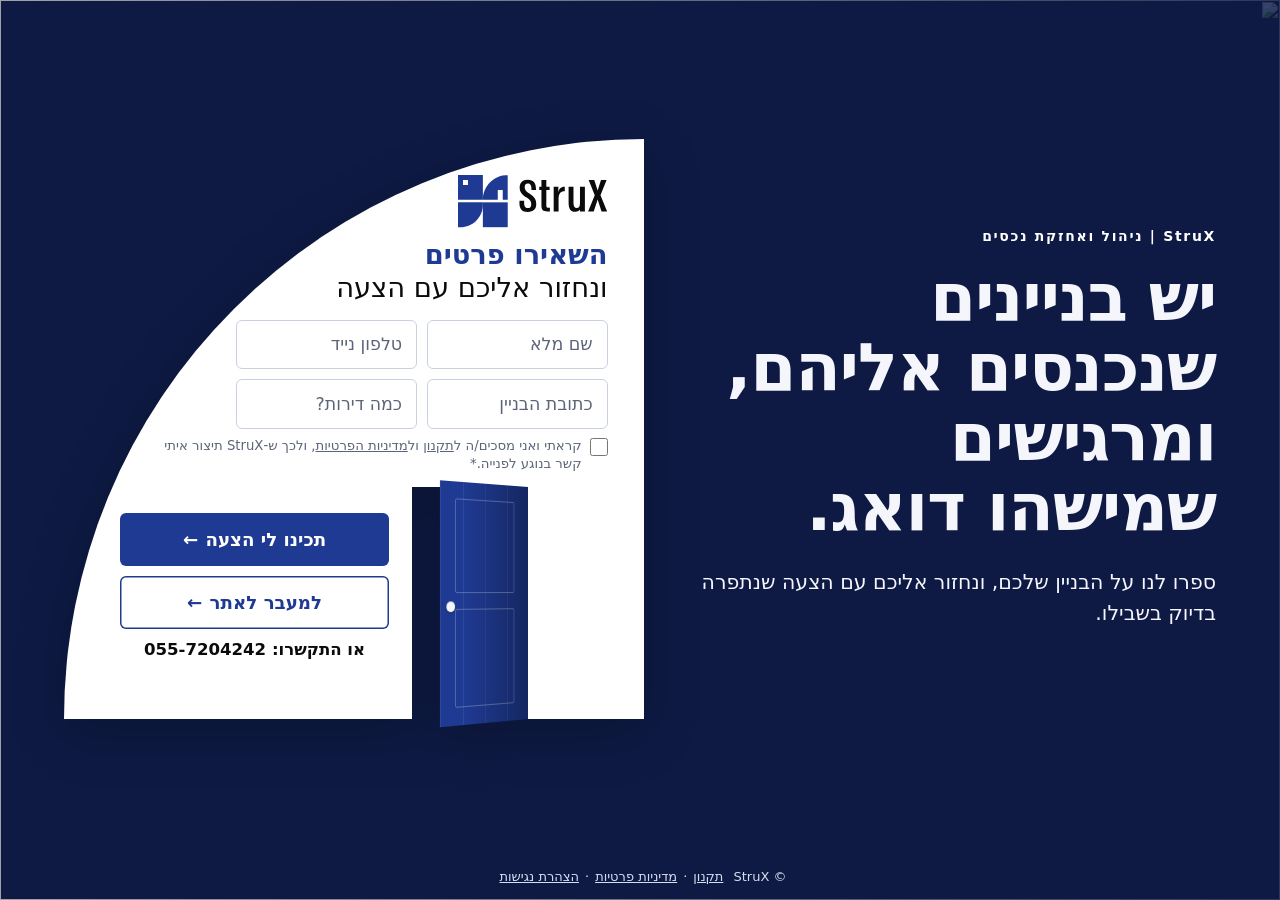
==== landing/door-oct/index.html @ cd082967 "Add the landing folder: campaign pages as paths A new folder beside the existing page, which is not " ====
<!doctype html>
<html lang="he" dir="rtl">
<head>
<meta charset="utf-8">
<meta name="viewport" content="width=device-width, initial-scale=1">
<!-- One landing page per campaign, each in a folder of its own (this one: /door-oct/); fonts and media are shared
     from the root, so every address in the page starts with a slash. -->
<!-- Not deployed yet (11.10.2026); `noindex` stays until it goes live. The form IS live, on localhost too:
     a submit writes a real row to the Google Sheet and fires the real tags. GTM is the only tag in code. -->
<!-- Google Tag Manager -->
<script>(function(w,d,s,l,i){w[l]=w[l]||[];w[l].push({'gtm.start':
new Date().getTime(),event:'gtm.js'});var f=d.getElementsByTagName(s)[0],
j=d.createElement(s),dl=l!='dataLayer'?'&l='+l:'';j.async=true;j.src=
'https://www.googletagmanager.com/gtm.js?id='+i+dl;f.parentNode.insertBefore(j,f);
})(window,document,'script','dataLayer','GTM-WPWMK3CL');</script>
<!-- End Google Tag Manager -->
<meta name="robots" content="noindex">
<title>StruX | ניהול ואחזקת נכסים</title>
<link rel="preload" href="/fonts/heebo-hebrew-wght-normal.woff2" as="font" type="font/woff2" crossorigin>
<style>
@font-face{font-family:'Heebo Variable';font-weight:100 900;font-display:swap;src:url(/fonts/heebo-hebrew-wght-normal.woff2) format('woff2-variations');unicode-range:U+0307-0308,U+0590-05FF,U+200C-2010,U+20AA,U+25CC,U+FB1D-FB4F}
@font-face{font-family:'Heebo Variable';font-weight:100 900;font-display:swap;src:url(/fonts/heebo-latin-wght-normal.woff2) format('woff2-variations');unicode-range:U+0000-00FF,U+2000-206F,U+20AC,U+2122}
@font-face{font-family:'Assistant Variable';font-weight:200 800;font-display:swap;src:url(/fonts/assistant-hebrew-wght-normal.woff2) format('woff2-variations');unicode-range:U+0307-0308,U+0590-05FF,U+200C-2010,U+20AA,U+25CC,U+FB1D-FB4F}
@font-face{font-family:'Assistant Variable';font-weight:200 800;font-display:swap;src:url(/fonts/assistant-latin-wght-normal.woff2) format('woff2-variations');unicode-range:U+0000-00FF,U+2000-206F,U+20AC,U+2122}

:root{
  --c-base:#0E1A44; --c-brand:#1F3A93; --c-accent:#6F93F0; --c-light:#F4F6FB;
  --c-ink:#0B0B0C; --c-muted:#5B6478; --c-err:#C62828;
  --f-head:'Heebo Variable',system-ui,sans-serif; --f-body:'Assistant Variable',system-ui,sans-serif;
  --shadow:0 2px 6px rgb(0 0 0/.06),0 12px 24px rgb(0 0 0/.08),0 32px 64px rgb(0 0 0/.08);
  --ease:cubic-bezier(.65,.05,.25,1);
}
*{box-sizing:border-box}
html,body{margin:0}
body{font-family:var(--f-body);color:var(--c-ink);background:var(--c-base);-webkit-font-smoothing:antialiased}
a{color:inherit}
.sr{position:absolute;width:1px;height:1px;overflow:hidden;clip-path:inset(50%)}
:focus-visible{outline:3px solid var(--c-accent);outline-offset:2px}

/* ---------- the one screen ---------- */
.lp{position:relative;min-height:100svh;display:grid;grid-template-rows:1fr auto;isolation:isolate}
.lp__bg{position:absolute;inset:0;z-index:-1;overflow:hidden;background:var(--c-base)}
.lp__bg img,.lp__bg video{position:absolute;inset:0;width:100%;height:100%;object-fit:cover}
.lp__bg picture{display:contents}
/* darker on the text side (the right, in RTL) so the white headline keeps its contrast */
.lp__bg::after{content:"";position:absolute;inset:0;background:linear-gradient(270deg,rgb(14 26 68/.82) 0%,rgb(14 26 68/.5) 48%,rgb(14 26 68/.18) 100%)}

.lp__main{display:grid;align-items:center;gap:clamp(24px,4vw,72px);grid-template-columns:1fr auto;
  width:100%;max-width:1320px;margin-inline:auto;padding:clamp(20px,4svh,48px) clamp(24px,5vw,64px)}

.lp__text{color:var(--c-light);max-width:34em}
.lp__eyebrow{font:600 14px/1 var(--f-body);letter-spacing:.12em;margin:0 0 20px;color:#fff}
.lp__h1{font:800 clamp(38px,5.2vw,84px)/1.05 var(--f-head);letter-spacing:-.02em;margin:0;text-wrap:balance}
.lp__sub{font:400 clamp(18px,1.6vw,24px)/1.5 var(--f-body);margin:24px 0 0;max-width:26em}

/* ---------- the card: the logo's top-right tile, in its real proportions ----------
   A quarter disc (its centre is the bottom-right corner) with the door notch: 20% of the side wide, 40% tall, 20% in from
   the right. The rows above the notch end a little before the arc (the left side); the buttons stand to the notch's left.
   --S is the tile's side and everything inside is sized in em, so the card scales as one piece:
   from 1024px a square, 1em = S/35; below it as wide as the screen and as tall as the form needs. */
.card{--S:clamp(500px,min(100svh - 130px,46vw),580px);position:relative;width:var(--S);font-size:calc(var(--S)/35);filter:drop-shadow(0 .8em 1.6em rgb(0 0 0/.22))}
.card__shape{height:var(--S);background:#fff;padding:2.2em 2.2em 0;display:flex;flex-direction:column;border-radius:var(--S) 0 0 0;
  clip-path:polygon(0 0,100% 0,100% 100%,80% 100%,80% calc(100% - var(--S)*.4),60% calc(100% - var(--S)*.4),60% 100%,0 100%)}
.card__top{display:flex;flex-direction:column;justify-content:center;gap:.7em}
.card__logo{display:block;width:9em}
.card__title{font:700 1.65em/1.2 var(--f-head);margin:0;color:var(--c-brand)}
.card__title span{display:block;color:var(--c-ink);font-weight:500}
form{display:flex;flex-direction:column;margin-top:.9em}
.grid{display:grid;grid-template-columns:1fr 1fr;gap:.6em;margin-inline-end:8.2em}
input[type=text],input[type=tel]{width:100%;height:2.85em;padding:0 .8em;border:1.5px solid #C9D0E0;border-radius:6px;
  font:400 1.05em var(--f-body);color:var(--c-ink);background:#fff;transition:border-color .3s}
input::placeholder{color:var(--c-muted)}
input:focus{border-color:var(--c-brand);outline:0}
input[aria-invalid=true]{border-color:var(--c-err)}
input[type=tel],input[inputmode=numeric]{direction:rtl}
.consent{display:flex;gap:.6em;align-items:flex-start;margin-top:.6em;margin-inline-end:4.6em;font:400 .8em/1.4 var(--f-body);color:var(--c-muted)}
.consent input{width:1.35em;height:1.35em;margin:.1em 0 0;flex:none;accent-color:var(--c-brand)}
.err{width:19em;margin-block:1.2em .3em;margin-inline:auto 1.4em;text-align:center;font:600 .85em/1.3 var(--f-body);color:var(--c-err);min-height:1.3em}
.btns{display:grid;gap:.6em;width:16.2em;margin-inline:auto 1.2em}
.btn{display:flex;align-items:center;justify-content:center;gap:.4em;height:2.9em;border:0;border-radius:6px;cursor:pointer;
  font:700 1.1em var(--f-body);text-decoration:none;transition:background .3s,gap .3s;scale:1}
.btn:active{scale:.97}
.btn:disabled{opacity:.6;cursor:default}
.btn--main{background:var(--c-brand);color:#fff}
.btn--main:hover{background:var(--c-base);gap:.8em}
.btn--ghost{background:transparent;color:var(--c-brand);box-shadow:inset 0 0 0 1.5px var(--c-brand)}
.btn--ghost:hover{background:var(--c-light);gap:.8em}
.card__tel{width:16.2em;margin-block:.7em 0;margin-inline:auto 1.2em;text-align:center;font:700 1em var(--f-body)}
.card__tel a{text-decoration:none}
/* The door in the notch (Ran's idea): a blue wooden leaf, hinged on the right and swung toward the visitor, so the opening
   still shows on its left. Drawn in CSS, in the logo's blue; sized from --S, so it follows the notch at every width.
   The script at the end of the page turns it through --a. It is a sibling of the clipped shape, or the clip would cut it. */
.door{position:absolute;left:calc(var(--S)*.6);bottom:0;width:calc(var(--S)*.2);height:calc(var(--S)*.4);
  perspective:calc(var(--S)*2.2);perspective-origin:50% 45%}
.door__leaf{position:absolute;inset:0;transform-origin:100% 50%;transform:rotateY(var(--a,42deg));
  background:linear-gradient(270deg,rgb(0 0 0/.34),rgb(0 0 0/0) 75%),
    repeating-linear-gradient(90deg,rgb(255 255 255/.08) 0 1px,rgb(255 255 255/0) 1px 25%),var(--c-brand)}
.door__leaf::before,.door__leaf::after{content:"";position:absolute;left:16%;right:16%;border:1.5px solid rgb(255 255 255/.24);border-radius:2px}
.door__leaf::before{top:7%;height:38%}
.door__leaf::after{top:52%;height:40%}
.door__knob{position:absolute;left:7%;top:49%;width:9%;aspect-ratio:1;border-radius:50%;background:var(--c-light);box-shadow:0 1px 2px rgb(0 0 0/.45)}

.lp__legal{padding:10px clamp(24px,5vw,64px) 14px;font:400 13px/1.4 var(--f-body);color:#D7DDF0;text-align:center}
.lp__legal a{margin-inline:6px}

/* ---------- phones and tablets: the photo on top, the card under it ---------- */
@media (max-width:1023px){
  .lp{display:block;background:var(--c-light)}
  .lp__bg{position:absolute;inset:0 0 auto 0;height:58svh}
  .lp__bg::after{background:linear-gradient(180deg,rgb(14 26 68/.35) 0%,rgb(14 26 68/.55) 55%,rgb(14 26 68/.9) 100%)}
  .lp__main{display:block;padding:0 16px}
  .lp__text{min-height:calc(58svh - 40px);display:flex;flex-direction:column;justify-content:flex-end;padding:72px 4px 28px;max-width:none}
  .lp__sub{margin-top:14px}
  /* Every size inside the card is in em of --S here too (16px on a 375px screen): the rows were placed against the arc and
     the notch once, and a size in px would let the arc cut the fields on a wider phone (it did, at 440px). */
  .card{--S:min(100vw - 32px,480px);margin-inline:auto;font-size:calc(var(--S)/21.44)}
  .card__shape{height:auto;padding:2.5em 1.375em 3em} /* the bottom padding keeps the notch's top under the main button */
  .card__logo{width:8.125em}
  .card__title{font-size:1.4em}
  .grid{gap:.625em;margin-inline-end:0}
  .grid>:nth-child(-n+2){grid-column:1/-1} /* name and phone take a full row each... */
  .grid>:first-child{margin-inline-end:2.125em} /* ...and still end before the arc */
  .grid>:nth-child(2){margin-inline-end:.5em}
  input[type=text],input[type=tel]{height:2.94em;font-size:1.0625em}
  .consent{margin-inline-end:0}
  .err{width:auto;margin-inline:0}
  .btns{width:auto;margin-inline:0;gap:1.375em}
  .btn{height:2.84em;font-size:1.1875em}
  .btn--ghost{width:calc(var(--S)*.6 - 1.895em);justify-self:end;margin-inline:auto 0} /* beside the notch */
  .card__tel{width:calc(var(--S)*.6 - 2.25em);margin-inline:auto 0}
  .lp__legal{color:var(--c-muted);padding:18px 16px 28px}
}
@media (prefers-reduced-motion:reduce){*{transition:none!important}}
</style>
</head>
<body>
<noscript><iframe src="https://www.googletagmanager.com/ns.html?id=GTM-WPWMK3CL" height="0" width="0" style="display:none;visibility:hidden"></iframe></noscript>
<main class="lp">
  <div class="lp__bg" aria-hidden="true">
    <picture>
      <source media="(max-width:767px)" srcset="/media/hero_mobile_poster.webp">
      <img src="/media/hero_desktop_poster.webp" alt="" fetchpriority="high">
    </picture>
    <!-- the video is attached by the script: desktop only, never with reduced motion -->
  </div>

  <div class="lp__main">
    <div class="lp__text">
      <p class="lp__eyebrow"><span dir="ltr">StruX</span> | ניהול ואחזקת נכסים</p>
      <!-- PLACEHOLDER COPY: Ran writes the campaign headline -->
      <h1 class="lp__h1">יש בניינים שנכנסים אליהם, ומרגישים שמישהו דואג.</h1>
      <p class="lp__sub">ספרו לנו על הבניין שלכם, ונחזור אליכם עם הצעה שנתפרה בדיוק בשבילו.</p>
    </div>

    <section class="card" aria-labelledby="card-title"><div class="card__shape">
      <div class="card__top">
        <svg class="card__logo" viewBox="35 49.75 430 150.5" role="img" aria-label="StruX"><g fill="#1F3A93"><rect x="106.67" y="128.58" width="71.67" height="71.67"/> <path d="M100,128.58h6.67v71.67H35v-6.67c0-35.87,29.13-65,65-65Z" transform="translate(141.67 328.83) rotate(180)"/> <path d="M178.33,49.75c-39.58,0-71.67,32.09-71.67,71.67h0s43,0,43,0v-28.67h14.33v28.67h14.33V49.75h0Z"/> <path d="M35,49.75v71.67h71.67V49.75H35ZM63.67,78.42h-14.33v-14.33h14.33v14.33Z"/> </g><g fill="#0B0B0C"> <path d="M212.28,124.03h13.54c-1.3,15.76,3.13,21.23,10.29,21.23,6.77,0,10.16-3.78,10.03-11.2-.26-7.94-2.6-12.24-11.98-18.62-15.76-9.51-21.36-17.06-21.36-29.82,0-13.41,7.55-22.53,23.44-22.53,16.93,0,24.22,9.64,23.7,30.21h-13.15c.52-14.46-3.52-19.27-10.55-19.27-6.51,0-8.99,4.3-8.99,10.94,0,7.16,3.91,11.85,12.37,17.71,16.02,9.9,20.84,17.45,20.97,30.86.13,14.72-8.33,22.66-24.48,22.66s-25.65-7.29-23.83-32.17Z"/> <path d="M299.94,144.48v10.55h-6.51c-13.28,0-17.84-4.17-17.84-17.06v-44.8h-6.38v-9.77h6.38v-19.53h14.06v19.53h9.38v9.77h-9.38v43.75c0,5.86,1.43,7.55,6.51,7.55h3.78Z"/> <path d="M310.9,155.03v-71.62h13.41v16.02c2.21-9.38,6.64-16.02,17.32-16.02h1.3v13.28h-1.3c-10.55,0-16.67,5.86-16.67,23.44l.13,34.9h-14.19Z"/> <path d="M386.71,83.4h14.19v71.62h-14.19v-5.6c-3,4.04-7.42,6.38-13.67,6.38-12.76,0-19.14-7.29-19.14-26.18v-46.23h14.06v46.62c0,10.68,3.12,14.98,9.38,14.98,6.64,0,9.38-4.69,9.38-15.37v-46.23Z"/> <path d="M465,155.03h-16.15l-11.2-34.51-11.33,34.51h-16.15l19.14-47.01-17.58-44.15h16.15l9.77,30.6,9.64-30.6h16.15l-17.58,44.15,19.14,47.01Z"/> </g></svg>
        <h2 class="card__title" id="card-title">השאירו פרטים <span>ונחזור אליכם עם הצעה</span></h2>
      </div>
      <form id="lead" novalidate>
        <div class="grid">
          <div><label class="sr" for="f-name">שם מלא</label>
            <input id="f-name" name="name" type="text" placeholder="שם מלא" autocomplete="name" required></div>
          <div><label class="sr" for="f-phone">טלפון נייד</label>
            <input id="f-phone" name="phone" type="tel" placeholder="טלפון נייד" autocomplete="tel" inputmode="tel" required></div>
          <div><label class="sr" for="f-address">כתובת הבניין</label>
            <input id="f-address" name="address" type="text" placeholder="כתובת הבניין" autocomplete="street-address" required></div>
          <div><label class="sr" for="f-units">כמה דירות בבניין?</label>
            <input id="f-units" name="units" type="text" inputmode="numeric" placeholder="כמה דירות?" required></div>
        </div>
        <!-- the honeypot is clipped in place (never left:-9999px in RTL) -->
        <div class="sr" aria-hidden="true"><input name="company_website" type="text" tabindex="-1" autocomplete="off"></div>
        <label class="consent"><input type="checkbox" name="terms" required>
          <span>קראתי ואני מסכים/ה ל<a href="https://strux-web.vercel.app/terms" target="_blank" rel="noopener">תקנון</a> ול<a href="https://strux-web.vercel.app/privacy" target="_blank" rel="noopener">מדיניות הפרטיות</a>, ולכך ש-StruX תיצור איתי קשר בנוגע לפנייה.*</span></label>
        <p class="err" id="err" role="alert"></p>
        <div class="btns">
          <button class="btn btn--main" type="submit">תכינו לי הצעה <span aria-hidden="true">←</span></button>
          <a class="btn btn--ghost" href="https://strux-web.vercel.app/">למעבר לאתר <span aria-hidden="true">←</span></a>
        </div>
      </form>
      <p class="card__tel">או התקשרו: <a href="tel:+972557204242" dir="ltr">055-7204242</a></p>
    </div>
      <div class="door" aria-hidden="true"><div class="door__leaf"><span class="door__knob"></span></div></div>
    </section>
  </div>

  <footer class="lp__legal">
    © StruX
    <a href="https://strux-web.vercel.app/terms">תקנון</a>·<a href="https://strux-web.vercel.app/privacy">מדיניות פרטיות</a>·<a href="https://strux-web.vercel.app/accessibility">הצהרת נגישות</a>
  </footer>
</main>

<script>
// Background video: desktop only, and never with reduced motion. It plays once and holds its last frame
// (the clip does not end where it starts, so it is not looped).
if (matchMedia('(min-width:1024px) and (prefers-reduced-motion:no-preference)').matches) {
  const v = Object.assign(document.createElement('video'), { muted: true, playsInline: true, autoplay: true, preload: 'auto', src: '/media/hero_desktop.mp4' });
  v.setAttribute('muted', ''); v.setAttribute('playsinline', '');
  v.addEventListener('canplay', () => document.querySelector('.lp__bg').append(v), { once: true });
}

// The site's validators (site/src/scripts/validate.js), unchanged: Israeli mobile only; units a positive integer.
const phone = (v) => {
  const d = String(v).replace(/[\s\-().]/g, '').replace(/^\+?972/, '0');
  if (!/^05\d{8}$/.test(d)) return null;
  const tail = d.slice(3);
  const steps = [...tail].slice(1).map((c, i) => c - tail[i]);
  if (/^(\d)\1+$/.test(d.slice(2)) || /^(\d)\1+$/.test(tail)) return null;
  if (steps.every((s) => s === 1) || steps.every((s) => s === -1)) return null;
  return `${d.slice(0, 3)}-${tail}`;
};
const units = (v) => (/^[1-9]\d{0,5}$/.test(String(v).trim()) ? Number(v) : null);

// ---------- tracking: the WebSite's helper (site/src/scripts/track.js), without the parts this page has no use for ----------
// Same event names and parameters; `audience` is always '' here (the form does not ask). No new event names.
const read = (store, key) => { try { return store.getItem(key); } catch (e) { return null; } };
const write = (store, key, value) => { try { store.setItem(key, value); } catch (e) {} };
const track = (event, button_location, extra = {}) => {
  (window.dataLayer = window.dataLayer || []).push({ event, audience: '', button_location, ...extra });
};
// First touch, sent with the lead. A campaign touch (any UTM or click id) is kept forever; an organic one only until a
// visit arrives with campaign parameters. Only raw URL values are stored, never a fallback label.
const KEYS = ['utm_source', 'utm_medium', 'utm_campaign', 'utm_content', 'utm_term', 'gclid', 'wbraid', 'gbraid', 'fbclid'];
const isCampaign = (touch) => KEYS.some((k) => touch[k]);
const firstTouch = () => {
  let saved = null;
  try { saved = JSON.parse(read(localStorage, 'strux-first-touch')); } catch (e) {}
  if (saved && isCampaign(saved)) return saved;
  const q = new URLSearchParams(location.search);
  const now = Object.fromEntries(KEYS.map((k) => [k, q.get(k) || '']));
  if (saved && !isCampaign(now)) return saved; // organic stays as first seen
  now.referrer = document.referrer;
  now.landing_page = location.origin + location.pathname;
  write(localStorage, 'strux-first-touch', JSON.stringify(now));
  return now;
};
firstTouch();
document.addEventListener('click', (e) => { if (e.target.closest?.('a[href^="tel:"]')) track('strux_web_phone_click_v1', 'form'); });

// ---------- the form and the lead flow: the WebSite's (LeadForm.astro), with four fields ----------
const ENDPOINT = 'https://script.google.com/macros/s/AKfycbxqZvrlHOTzjhoNxzAoYUBDkkzgLbDnAxDW23Ppl0-sPs7O_1i0E8RWS39Z1LX1gmy8/exec';
const WA = 'https://wa.me/972557204242';
const THANKS = 'https://strux-web.vercel.app/thank-you'; // the WebSite's thank-you page
const ORGANIC = 'אורגני'; // for people (Sheet, WhatsApp) when the visit carried no campaign source; never stored
const f = document.getElementById('lead'), err = document.getElementById('err'), submit = f.querySelector('[type=submit]');
const rules = [
  ['name', (v) => v.trim().length >= 2, 'הכניסו שם מלא בבקשה'],
  ['phone', phone, 'הכניסו מספר נייד תקין (05X-XXXXXXX)'],
  ['address', (v) => v.trim().length >= 3, 'הכניסו את כתובת הבניין'],
  ['units', units, 'כמה דירות יש בבניין? (מספר)'],
];
// The source as people read it (Ran, 11.10.2026): the UTM source; or the ad platform, when only its click id came;
// or „אורגני”. A campaign lead lists every UTM value it carried. Every lead names the page it was sent from, and the
// address the visitor first came from, so that leads from this page, from the WebSite and from other landing pages can be told apart.
const sourceName = (touch) => touch.utm_source
  || (touch.gclid || touch.wbraid || touch.gbraid ? 'google ads' : touch.fbclid ? 'facebook' : ORGANIC);
const message = (l, touch) => [
  'שלום StruX, אשמח לקבל הצעה מותאמת לבניין.',
  `שם מלא: ${l.name}`,
  `טלפון: ${l.phone}`,
  `כתובת הנכס: ${l.address}`,
  `מספר דירות: ${l.units}`,
  `מקור: ${sourceName(touch)}`,
  touch.utm_medium && `מדיום: ${touch.utm_medium}`,
  touch.utm_campaign && `קמפיין: ${touch.utm_campaign}`,
  touch.utm_content && `תוכן: ${touch.utm_content}`,
  touch.utm_term && `מילת חיפוש: ${touch.utm_term}`,
  `עמוד: ${location.origin + location.pathname}`,
  touch.referrer && `הגיע מ: ${touch.referrer}`,
].filter(Boolean).join('\n');

let sent = false;
f.addEventListener('focusin', () => track('strux_web_form_start_v1', 'form'), { once: true });
f.addEventListener('submit', (e) => {
  e.preventDefault();
  if (sent) return;
  const bad = rules.filter(([name, ok]) => {
    const no = !ok(f[name].value);
    f[name].setAttribute('aria-invalid', no);
    return no;
  });
  if (!f.terms.checked) bad.push(['terms', null, 'יש לאשר את התקנון ואת מדיניות הפרטיות.']);
  err.textContent = bad[0]?.[2] || '';
  if (bad.length) {
    f[bad[0][0]].focus();
    return track('strux_web_form_error_v1', 'form', { error_fields: bad.map(([name]) => name).join(','), form_step: 1 });
  }
  if (f.company_website.value) return; // honeypot
  sent = true;
  submit.disabled = true; // no double lead, no double event

  // The Sheet's keys, exactly (CLAUDE.md §6). The form has no audience, callback time or notes: they go out empty.
  const lead = {
    audience: '', name: f.name.value.trim(), phone: phone(f.phone.value), address: f.address.value.trim(),
    units: units(f.units.value), callback_time: '', notes: '',
  };
  const touch = firstTouch();
  const waUrl = `${WA}?text=${encodeURIComponent(message(lead, touch))}`;
  const event_id = crypto.randomUUID?.() || `${Date.now()}-${Math.random().toString(36).slice(2)}`;

  // Desktop: the new tab must open synchronously, inside this handler, or the browser blocks it.
  const mobile = matchMedia('(max-width: 767px), (pointer: coarse)').matches;
  const tab = mobile ? null : window.open(waUrl, '_blank');
  if (tab) tab.opener = null;

  // The Sheet: fire and forget. text/plain = no CORS preflight; a failure never blocks WhatsApp.
  fetch(ENDPOINT, {
    method: 'POST', mode: 'no-cors', keepalive: true,
    headers: { 'Content-Type': 'text/plain;charset=utf-8' },
    body: JSON.stringify({
      ...lead, terms_consent: 'כן', marketing_consent: 'לא',
      ...touch, utm_source: sourceName(touch), event_id, company_website: '',
    }),
  }).catch(() => {});

  // The one lead event. Leave once GTM has handled it, or after 0.8s if GTM is blocked or slow.
  // Mobile, or a blocked desktop tab: this page goes to WhatsApp. Desktop: this page goes to the thank-you page.
  let left = false;
  const leave = () => {
    if (left) return;
    left = true;
    location.href = tab ? THANKS : waUrl;
  };
  track('strux_web_lead_v1', 'form', { units: lead.units, event_id, ...touch, eventCallback: leave, eventTimeout: 2000 });
  setTimeout(leave, 800);
});
// Back from WhatsApp (mobile): a clean form with a working button, and the door ajar again.
addEventListener('pageshow', (e) => {
  if (!e.persisted || !sent) return;
  sent = false;
  submit.disabled = false;
  f.reset();
  wake();
});

// The door. It behaves like the logo's tiles on the WebSite (HeroLight.astro): with a mouse it leans by the pointer's place
// in the whole window, and opens more while the pointer is on it; on a touch screen it sways slowly by itself (a 9s cycle).
// Each frame it closes part of the distance to its target, which gives it weight. Once the four fields are valid and the
// consent is ticked it opens all the way. With reduced motion it only jumps between ajar and open.
const leaf = document.querySelector('.door__leaf'), door = leaf.parentElement;
const AJAR = 42, LEAN = 20, OVER = 16, FULL = 104, SWAY = 6; // degrees
const still = matchMedia('(prefers-reduced-motion:reduce)'), touchOnly = matchMedia('(hover:none)');
const complete = () => rules.every(([name, ok]) => ok(f[name].value)) && f.terms.checked;
let lean = 0, over = false, angle = AJAR, last = 0, raf = 0, seen = true;
const frame = (now) => {
  raf = 0;
  const open = complete();
  const move = touchOnly.matches ? Math.sin(now / 9000 * 2 * Math.PI) * SWAY : lean + (over ? OVER : 0);
  const to = (open ? FULL : AJAR) + move * (open ? 0.4 : 1);
  angle += (to - angle) * Math.min(1, Math.min(40, now - last) * 0.009);
  last = now;
  leaf.style.setProperty('--a', angle.toFixed(2) + 'deg');
  if (seen && (touchOnly.matches || Math.abs(to - angle) > 0.05)) raf = requestAnimationFrame(frame); // rests when it has arrived or is off screen
};
const wake = () => {
  if (still.matches) leaf.style.setProperty('--a', (complete() ? FULL : AJAR) + 'deg');
  else if (!raf) raf = requestAnimationFrame(frame);
};
addEventListener('pointermove', (e) => {
  if (e.pointerType === 'touch') return; // a finger scrolls and taps, it doesn't move the door
  lean = (0.5 - e.clientX / innerWidth) * 2 * LEAN; // toward the form's side of the screen it opens more
  over = door.contains(e.target);
  wake();
});
document.documentElement.addEventListener('pointerleave', () => { lean = 0; over = false; wake(); });
f.addEventListener('input', wake);
f.addEventListener('change', wake);
new IntersectionObserver(([entry]) => { seen = entry.isIntersecting; wake(); }).observe(door);
</script>
</body>
</html>
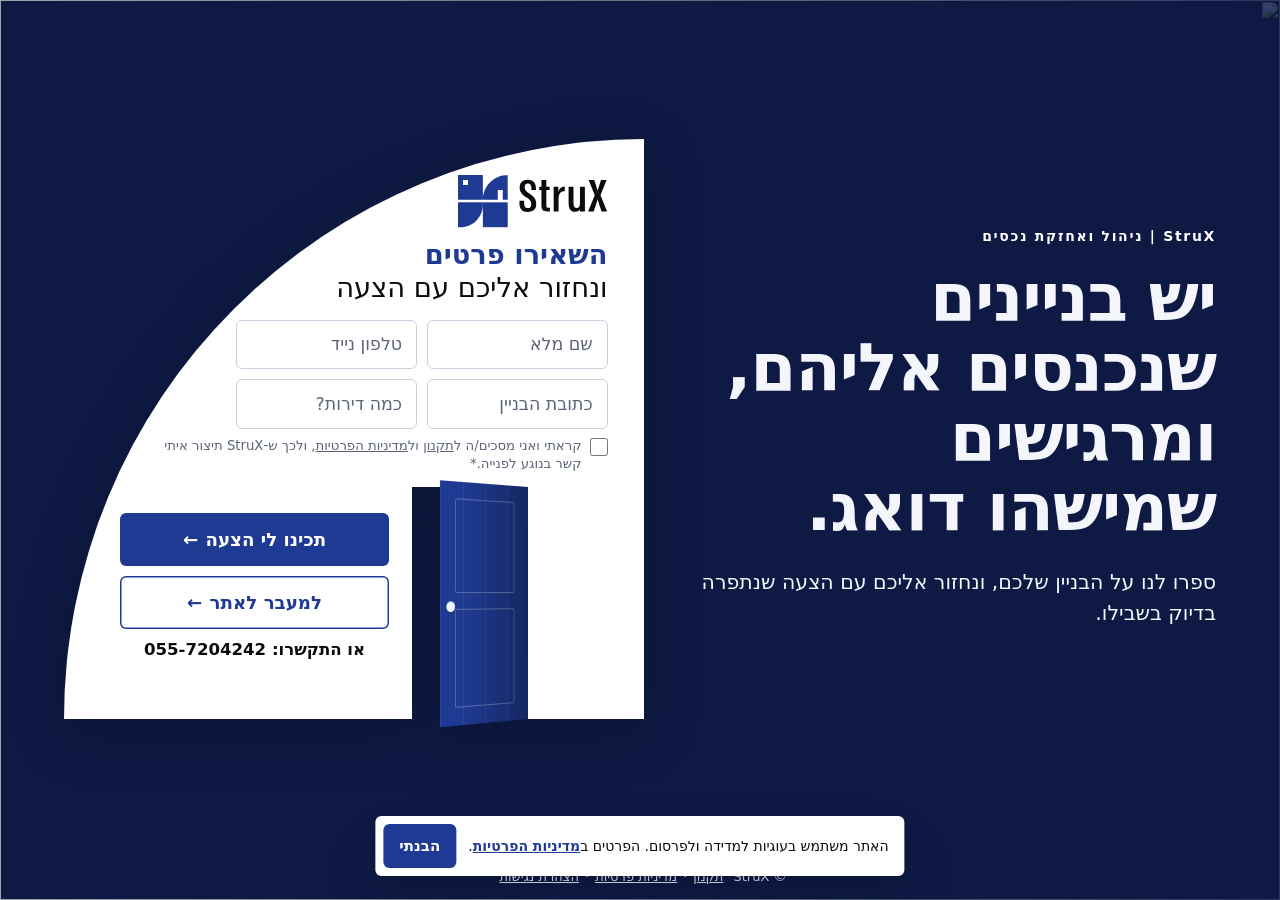
==== commit 63e6b7d9: "landing: the WebSite's cookie notice on door-oct and tailored The same notice as the WebSite (its wo" ====
--- a/landing/door-oct/index.html
+++ b/landing/door-oct/index.html
@@ -76,6 +76,8 @@
 .consent{display:flex;gap:.6em;align-items:flex-start;margin-top:.6em;margin-inline-end:4.6em;font:400 .8em/1.4 var(--f-body);color:var(--c-muted)}
 .consent input{width:1.35em;height:1.35em;margin:.1em 0 0;flex:none;accent-color:var(--c-brand)}
 .err{width:19em;margin-block:1.2em .3em;margin-inline:auto 1.4em;text-align:center;font:600 .85em/1.3 var(--f-body);color:var(--c-err);min-height:1.3em}
+/* the way out beside an address error: a text button in the line, with a tall hit area that does not change the line's height */
+.err button{border:0;background:none;padding:.7em .2em;margin:-.7em .3em -.7em 0;font:inherit;color:var(--c-brand);text-decoration:underline;white-space:nowrap;cursor:pointer}
 .btns{display:grid;gap:.6em;width:16.2em;margin-inline:auto 1.2em}
 .btn{display:flex;align-items:center;justify-content:center;gap:.4em;height:2.9em;border:0;border-radius:6px;cursor:pointer;
   font:700 1.1em var(--f-body);text-decoration:none;transition:background .3s,gap .3s;scale:1}
@@ -157,14 +159,15 @@
         <svg class="card__logo" viewBox="35 49.75 430 150.5" role="img" aria-label="StruX"><g fill="#1F3A93"><rect x="106.67" y="128.58" width="71.67" height="71.67"/> <path d="M100,128.58h6.67v71.67H35v-6.67c0-35.87,29.13-65,65-65Z" transform="translate(141.67 328.83) rotate(180)"/> <path d="M178.33,49.75c-39.58,0-71.67,32.09-71.67,71.67h0s43,0,43,0v-28.67h14.33v28.67h14.33V49.75h0Z"/> <path d="M35,49.75v71.67h71.67V49.75H35ZM63.67,78.42h-14.33v-14.33h14.33v14.33Z"/> </g><g fill="#0B0B0C"> <path d="M212.28,124.03h13.54c-1.3,15.76,3.13,21.23,10.29,21.23,6.77,0,10.16-3.78,10.03-11.2-.26-7.94-2.6-12.24-11.98-18.62-15.76-9.51-21.36-17.06-21.36-29.82,0-13.41,7.55-22.53,23.44-22.53,16.93,0,24.22,9.64,23.7,30.21h-13.15c.52-14.46-3.52-19.27-10.55-19.27-6.51,0-8.99,4.3-8.99,10.94,0,7.16,3.91,11.85,12.37,17.71,16.02,9.9,20.84,17.45,20.97,30.86.13,14.72-8.33,22.66-24.48,22.66s-25.65-7.29-23.83-32.17Z"/> <path d="M299.94,144.48v10.55h-6.51c-13.28,0-17.84-4.17-17.84-17.06v-44.8h-6.38v-9.77h6.38v-19.53h14.06v19.53h9.38v9.77h-9.38v43.75c0,5.86,1.43,7.55,6.51,7.55h3.78Z"/> <path d="M310.9,155.03v-71.62h13.41v16.02c2.21-9.38,6.64-16.02,17.32-16.02h1.3v13.28h-1.3c-10.55,0-16.67,5.86-16.67,23.44l.13,34.9h-14.19Z"/> <path d="M386.71,83.4h14.19v71.62h-14.19v-5.6c-3,4.04-7.42,6.38-13.67,6.38-12.76,0-19.14-7.29-19.14-26.18v-46.23h14.06v46.62c0,10.68,3.12,14.98,9.38,14.98,6.64,0,9.38-4.69,9.38-15.37v-46.23Z"/> <path d="M465,155.03h-16.15l-11.2-34.51-11.33,34.51h-16.15l19.14-47.01-17.58-44.15h16.15l9.77,30.6,9.64-30.6h16.15l-17.58,44.15,19.14,47.01Z"/> </g></svg>
         <h2 class="card__title" id="card-title">השאירו פרטים <span>ונחזור אליכם עם הצעה</span></h2>
       </div>
-      <form id="lead" novalidate>
+      <form id="lead" method="post" novalidate data-clarity-mask="true">
         <div class="grid">
           <div><label class="sr" for="f-name">שם מלא</label>
             <input id="f-name" name="name" type="text" placeholder="שם מלא" autocomplete="name" required></div>
           <div><label class="sr" for="f-phone">טלפון נייד</label>
             <input id="f-phone" name="phone" type="tel" placeholder="טלפון נייד" autocomplete="tel" inputmode="tel" required></div>
           <div><label class="sr" for="f-address">כתובת הבניין</label>
-            <input id="f-address" name="address" type="text" placeholder="כתובת הבניין" autocomplete="street-address" required></div>
+            <input id="f-address" name="address" type="text" placeholder="כתובת הבניין" list="streets" autocomplete="off" required>
+            <datalist id="streets"></datalist></div>
           <div><label class="sr" for="f-units">כמה דירות בבניין?</label>
             <input id="f-units" name="units" type="text" inputmode="numeric" placeholder="כמה דירות?" required></div>
         </div>
@@ -172,7 +175,7 @@
         <div class="sr" aria-hidden="true"><input name="company_website" type="text" tabindex="-1" autocomplete="off"></div>
         <label class="consent"><input type="checkbox" name="terms" required>
           <span>קראתי ואני מסכים/ה ל<a href="https://strux-web.vercel.app/terms" target="_blank" rel="noopener">תקנון</a> ול<a href="https://strux-web.vercel.app/privacy" target="_blank" rel="noopener">מדיניות הפרטיות</a>, ולכך ש-StruX תיצור איתי קשר בנוגע לפנייה.*</span></label>
-        <p class="err" id="err" role="alert"></p>
+        <p class="err" id="err" role="alert"><span><noscript>לשליחת הטופס יש להפעיל JavaScript בדפדפן. אפשר גם לפנות אלינו בוואטסאפ או בטלפון <bdi dir="ltr" style="white-space:nowrap">055-7204242</bdi>.</noscript></span> <button type="button" hidden>הכתובת לא ברשימה</button></p>
         <div class="btns">
           <button class="btn btn--main" type="submit">תכינו לי הצעה <span aria-hidden="true">←</span></button>
           <a class="btn btn--ghost" href="https://strux-web.vercel.app/">למעבר לאתר <span aria-hidden="true">←</span></a>
@@ -210,6 +213,19 @@
   return `${d.slice(0, 3)}-${tail}`;
 };
 const units = (v) => (/^[1-9]\d{0,5}$/.test(String(v).trim()) ? Number(v) : null);
+// The address (decisions 189, 190), the site's rule unchanged: the street and its city come from the government's list of
+// streets, the house number is typed. `flat`: letters and digits only, one space between words and at both ends.
+const flat = (v) => ` ${String(v).replace(/[^\p{L}\p{N}]+/gu, ' ').trim()} `;
+const cut = (text, part) => (text.includes(part) ? text.replace(part, ' ') : null);
+// The words the list is searched by: no house number, no punctuation, no single letter.
+const streetWords = (v) => flat(v).split(' ').filter((w) => w.length > 1 && !/^\d/.test(w));
+// 0: no listed street with its city · 1: a street and its city, no house number · 2: all three. A village listed as its
+// own street needs its name once; a joined city passes by its first name too („תל אביב” for „תל אביב - יפו”).
+const listed = (v, streets) => Math.max(0, ...streets.map(([street, city]) => {
+  let rest = cut(flat(v), flat(street));
+  if (rest !== null && street !== city) rest = cut(rest, flat(city)) ?? cut(rest, flat(city.split('-')[0]));
+  return rest === null ? 0 : /\d/.test(rest) ? 2 : 1;
+}));
 
 // ---------- tracking: the WebSite's helper (site/src/scripts/track.js), without the parts this page has no use for ----------
 // Same event names and parameters; `audience` is always '' here (the form does not ask). No new event names.
@@ -243,12 +259,26 @@
 const THANKS = 'https://strux-web.vercel.app/thank-you'; // the WebSite's thank-you page
 const ORGANIC = 'אורגני'; // for people (Sheet, WhatsApp) when the visit carried no campaign source; never stored
 const f = document.getElementById('lead'), err = document.getElementById('err'), submit = f.querySelector('[type=submit]');
+const streets = new Map(); // every street the list returned on this visit: "street|city" → [street, city]
+let free = false; // the visitor pressed „הכתובת לא ברשימה”: any text passes, and the lead says so
+let down = false; // the list did not answer: a lead is never blocked on it, and it says that it was not checked
+const level = () => listed(f.address.value, [...streets.values()]);
 const rules = [
   ['name', (v) => v.trim().length >= 2, 'הכניסו שם מלא בבקשה'],
   ['phone', phone, 'הכניסו מספר נייד תקין (05X-XXXXXXX)'],
-  ['address', (v) => v.trim().length >= 3, 'הכניסו את כתובת הבניין'],
+  ['address', (v) => v.trim().length >= 3 && (free || down || level() === 2),
+    () => (f.address.value.trim().length < 3 ? 'הכניסו את כתובת הבניין' : level() === 1 ? 'הוסיפו מספר בית' : 'בחרו כתובת מהרשימה')],
   ['units', units, 'כמה דירות יש בבניין? (מספר)'],
 ];
+// The one error line. Beside an address that the list does not know stands the way out. It must stay one line: the rows
+// under it are placed against the card's shape.
+const wayOut = err.querySelector('button');
+let said = ''; // the field the line speaks of
+const say = (rule) => {
+  said = rule ? rule[0] : '';
+  err.firstElementChild.textContent = rule ? (typeof rule[2] === 'function' ? rule[2]() : rule[2]) : '';
+  wayOut.hidden = !(said === 'address' && f.address.value.trim().length >= 3);
+};
 // The source as people read it (Ran, 11.10.2026): the UTM source; or the ad platform, when only its click id came;
 // or „אורגני”. A campaign lead lists every UTM value it carried. Every lead names the page it was sent from, and the
 // address the visitor first came from, so that leads from this page, from the WebSite and from other landing pages can be told apart.
@@ -271,6 +301,83 @@
 
 let sent = false;
 f.addEventListener('focusin', () => track('strux_web_form_start_v1', 'form'), { once: true });
+
+// The list of streets: data.gov.il, „רשימת רחובות בישראל”, searched by the start of each typed word. No key; the answer is
+// open to any origin. Each word is letters only (streetWords), so nothing of the search syntax passes.
+const STREETS = 'https://data.gov.il/api/3/action/datastore_search?resource_id=9ad3862c-8391-4b2f-84a4-2d4c68625f4b&plain=false&limit=8&q=';
+// The list is slow now and then (about five seconds, a few requests in a hundred): three seconds, one more try, and
+// only then is it taken as down. Only the latest search may say so: a slow old one must not undo a newer answer.
+let asked = 0;
+const lookup = async (text, again = true) => {
+  const words = streetWords(text);
+  if (words.join('').length < 2) return [];
+  const mine = ++asked;
+  try {
+    const res = await fetch(STREETS + encodeURIComponent(words.map((w) => `${w}:*`).join(' & ')), { signal: AbortSignal.timeout(3000) });
+    const found = (await res.json()).result.records.map((r) => [r['שם_רחוב'].trim(), r['שם_ישוב'].trim()]);
+    found.forEach((s) => streets.set(s.join('|'), s));
+    if (mine === asked) down = false;
+    return found;
+  } catch (e) {
+    if (mine !== asked) return [];
+    if (again) return lookup(text, false);
+    down = true;
+    return [];
+  }
+};
+// The address became right, or the list answered: the error line follows, and so does the page's own object (it listens
+// to the form's `change`).
+const settle = () => {
+  if (said === 'address' && rules[2][1](f.address.value)) { say(); f.address.setAttribute('aria-invalid', false); }
+  f.dispatchEvent(new Event('change'));
+};
+const list = document.getElementById('streets');
+let typing;
+f.address.addEventListener('input', (e) => {
+  const text = f.address.value;
+  clearTimeout(typing);
+  // A suggestion taken from the list (typing the same text out by hand is not a pick: the caret stays).
+  const picked = e.inputType !== 'insertText' && [...list.options].find((o) => o.value === text);
+  if (picked) {
+    // A street picked before its number was typed: the caret waits where the number goes.
+    const at = Number(picked.dataset.at);
+    if (at) {
+      f.address.value = `${text.slice(0, at)} ${text.slice(at)}`;
+      f.address.setSelectionRange(at + 1, at + 1);
+    }
+    return settle();
+  }
+  typing = setTimeout(async () => {
+    const found = await lookup(text);
+    if (f.address.value !== text) return; // a later keystroke owns the list
+    // Each suggestion carries the house number already typed, in the visitor's own form (with or without a comma):
+    // the browser shows only the suggestions that contain the typed text.
+    const num = (text.match(/(?:^|\s)(\d[\p{L}\p{N}/]*)/u) || [])[1];
+    const sep = text.includes(',') ? ', ' : ' ';
+    list.replaceChildren(...found.map(([street, city]) => {
+      const option = new Option([street, num].filter(Boolean).join(' ') + (street === city ? '' : sep + city));
+      if (!num) option.dataset.at = street.length;
+      return option;
+    }));
+    settle();
+  }, 200);
+});
+// Leaving the field: the address is checked against the list now, so that the way out is offered before the submit.
+f.address.addEventListener('change', async () => {
+  const text = f.address.value;
+  if (text.trim().length < 3) return;
+  await lookup(text);
+  if (f.address.value !== text) return;
+  const bad = !rules[2][1](text);
+  f.address.setAttribute('aria-invalid', bad);
+  if (bad) say(rules[2]);
+  settle();
+});
+wayOut.addEventListener('click', () => {
+  free = true;
+  f.address.focus();
+  settle();
+});
 f.addEventListener('submit', (e) => {
   e.preventDefault();
   if (sent) return;
@@ -280,7 +387,7 @@
     return no;
   });
   if (!f.terms.checked) bad.push(['terms', null, 'יש לאשר את התקנון ואת מדיניות הפרטיות.']);
-  err.textContent = bad[0]?.[2] || '';
+  say(bad[0]);
   if (bad.length) {
     f[bad[0][0]].focus();
     return track('strux_web_form_error_v1', 'form', { error_fields: bad.map(([name]) => name).join(','), form_step: 1 });
@@ -291,7 +398,7 @@
 
   // The Sheet's keys, exactly (CLAUDE.md §6). The form has no audience, callback time or notes: they go out empty.
   const lead = {
-    audience: '', name: f.name.value.trim(), phone: phone(f.phone.value), address: f.address.value.trim(),
+    audience: '', name: f.name.value.trim(), phone: phone(f.phone.value), address: f.address.value.trim().replace(/\s+/g, ' ') + (level() === 2 ? '' : free ? ' (לא מהרשימה)' : ' (לא נבדקה)'),
     units: units(f.units.value), callback_time: '', notes: '',
   };
   const touch = firstTouch();
@@ -328,6 +435,7 @@
 addEventListener('pageshow', (e) => {
   if (!e.persisted || !sent) return;
   sent = false;
+  free = false;
   submit.disabled = false;
   f.reset();
   wake();
@@ -367,5 +475,35 @@
 f.addEventListener('change', wake);
 new IntersectionObserver(([entry]) => { seen = entry.isIntersecting; wake(); }).observe(door);
 </script>
+<!-- Cookie notice: the WebSite's own (Cookie.astro), the same words, look and rule: a notice only, shown until "הבנתי"
+     and again a week after it (Ran, 16.10.2026). The same block in door-oct and tailored: change both together. -->
+<div class="cookie" role="region" aria-label="הודעה על שימוש בעוגיות" hidden>
+  <p>האתר משתמש בעוגיות למדידה ולפרסום. הפרטים ב<a href="https://strux-web.vercel.app/privacy" target="_blank" rel="noopener">מדיניות הפרטיות</a>.</p>
+  <button class="cookie__ok" type="button">הבנתי</button>
+</div>
+<style>
+.cookie{position:fixed;z-index:50;left:50%;bottom:24px;translate:-50% 0;display:flex;align-items:center;gap:12px;width:max-content;max-width:min(640px,calc(100% - 48px));padding:8px;padding-inline-start:16px;border-radius:6px;background:#fff;color:var(--c-ink);box-shadow:var(--shadow);font:400 14px/1.45 var(--f-body)}
+.cookie[hidden]{display:none}
+.cookie p{flex:1;margin:0}
+.cookie a{color:var(--c-brand);font-weight:600}
+.cookie__ok{flex:none;min-height:44px;padding:0 16px;border:0;border-radius:6px;cursor:pointer;background:var(--c-brand);color:#fff;font:700 15px/1 var(--f-body);transition:scale .12s ease-out;-webkit-tap-highlight-color:transparent}
+.cookie__ok:active{scale:.97}
+.cookie__ok:focus-visible{outline:2px solid var(--c-brand);outline-offset:2px}
+@media (max-width:767px){.cookie{left:16px;right:16px;bottom:calc(16px + env(safe-area-inset-bottom));translate:none;width:auto;max-width:none;padding-inline-start:12px}}
+@media (prefers-reduced-motion:no-preference){.cookie:not([hidden]){animation:cookie-in .3s ease-out}}
+@keyframes cookie-in{from{opacity:0}}
+</style>
+<script>
+(function () {
+  var el = document.querySelector('.cookie'), WEEK = 7 * 24 * 60 * 60 * 1000, at = 0;
+  try { at = Number(localStorage.getItem('strux-cookie-at')) || 0; } catch (e) {}
+  if (Date.now() - at < WEEK) return;
+  el.hidden = false;
+  el.querySelector('.cookie__ok').addEventListener('click', function () {
+    el.hidden = true;
+    try { localStorage.setItem('strux-cookie-at', String(Date.now())); } catch (e) {}
+  });
+})();
+</script>
 </body>
 </html>
